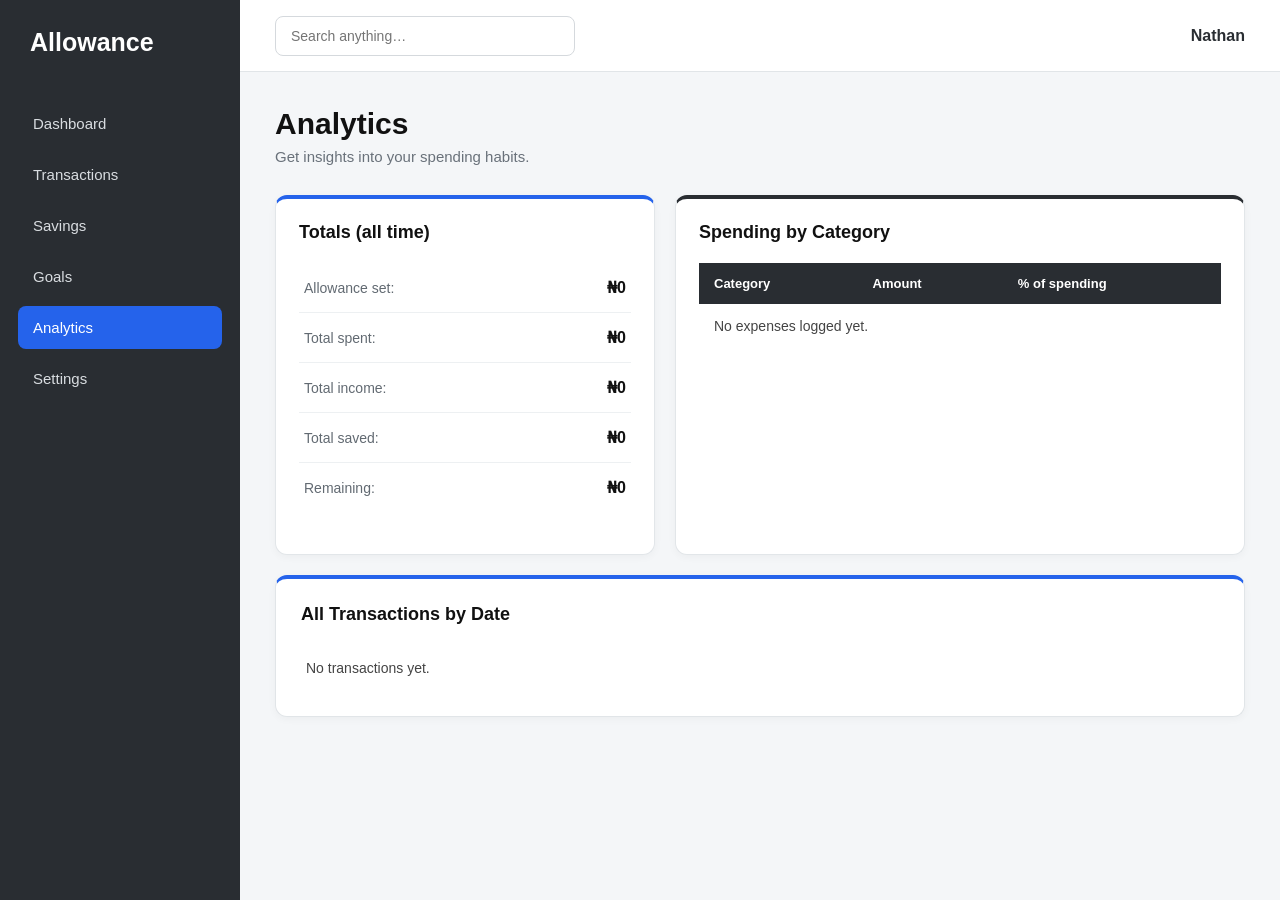
==== analytics.html @ 4a326dbb "initial commit" ====
<!DOCTYPE html>
<html lang="en">
<head>
<meta charset="UTF-8">
<meta name="viewport" content="width=device-width, initial-scale=1.0">
<title>Allowance — Analytics</title>
<link rel="stylesheet" href="style.css">
</head>
<body data-page="analytics">

<div class="app">
  <aside class="sidebar">
    <a href="index.html" class="brand">Allowance</a>
    <nav class="main-nav">
      <a href="index.html" class="nav-link" data-nav="dashboard">Dashboard</a>
      <a href="transactions.html" class="nav-link" data-nav="transactions">Transactions</a>
      <a href="savings.html" class="nav-link" data-nav="savings">Savings</a>
      <a href="goals.html" class="nav-link" data-nav="goals">Goals</a>
      <a href="analytics.html" class="nav-link" data-nav="analytics">Analytics</a>
      <a href="settings.html" class="nav-link" data-nav="settings">Settings</a>
    </nav>
  </aside>

  <div class="content">
    <header class="topbar">
      <input type="search" placeholder="Search anything…" class="global-search">
      <span class="current-user" id="currentUserName">Nathan</span>
    </header>

    <main>
      <div class="page-head">
        <div>
          <h1>Analytics</h1>
          <p>Get insights into your spending habits.</p>
        </div>
      </div>

      <section class="two-col">
        <div class="panel">
          <h2>Totals (all time)</h2>
          <p>Allowance set: <strong id="aAllowance">₦0</strong></p>
          <p>Total spent: <strong id="aSpent">₦0</strong></p>
          <p>Total income: <strong id="aIncome">₦0</strong></p>
          <p>Total saved: <strong id="aSaved">₦0</strong></p>
          <p>Remaining: <strong id="aRemaining">₦0</strong></p>
        </div>

        <div class="panel">
          <h2>Spending by Category</h2>
          <table>
            <thead><tr><th>Category</th><th>Amount</th><th>% of spending</th></tr></thead>
            <tbody id="categoryTable"><tr><td colspan="3">No expenses logged yet.</td></tr></tbody>
          </table>
        </div>
      </section>

      <div class="panel">
        <h2>All Transactions by Date</h2>
        <ul id="byDateList"><li>No transactions yet.</li></ul>
      </div>
    </main>
  </div>
</div>

<script src="assets/app.js"></script>
<script src="assets/app.js"></script>
<script>
  const state = loadState();
  document.getElementById('currentUserName').textContent = state.profile.name;
  const stats = computeStats(state);

  document.getElementById('aAllowance').textContent = fmt(stats.allowance, state.profile.currency);
  document.getElementById('aSpent').textContent = fmt(stats.spent, state.profile.currency);
  document.getElementById('aIncome').textContent = fmt(stats.income, state.profile.currency);
  document.getElementById('aSaved').textContent = fmt(stats.saved, state.profile.currency);
  document.getElementById('aRemaining').textContent = fmt(stats.remaining, state.profile.currency);

  const catTable = document.getElementById('categoryTable');
  catTable.innerHTML = stats.categoryList.length
    ? stats.categoryList.map(c=>'<tr><td>' + c.name + '</td><td>' + fmt(c.amount, state.profile.currency) + '</td><td>' + c.pct + '%</td></tr>').join('')
    : '<tr><td colspan="3">No expenses logged yet.</td></tr>';

  const grouped = {};
  state.transactions.forEach(t=>{
    grouped[t.date] = grouped[t.date] || [];
    grouped[t.date].push(t);
  });
  const dates = Object.keys(grouped).sort().reverse();
  const byDateList = document.getElementById('byDateList');
  byDateList.innerHTML = dates.length ? '' : '<li>No transactions yet.</li>';
  dates.forEach(date=>{
    const dayTotal = grouped[date].reduce((a,t)=> a + (t.type==='income' ? t.amount : -t.amount), 0);
    const li = document.createElement('li');
    li.textContent = formatDate(date) + ' — ' + grouped[date].length + ' transaction(s), net ' + fmt(dayTotal, state.profile.currency);
    byDateList.appendChild(li);
  });
</script>
</body>
</html>
---- style.css ----
/* =========================
   GENERAL
========================= */

* {
    margin: 0;
    padding: 0;
    box-sizing: border-box;
}

body {
    font-family: Arial, sans-serif;
    background: #f4f6f8;
    color: #111;
}

a {
    text-decoration: none;
    color: inherit;
}

button {
    font-family: inherit;
    cursor: pointer;
}


/* =========================
   MAIN APP
========================= */

.app {
    display: flex;
    min-height: 100vh;
}


/* =========================
   SIDEBAR / DASHBOARD
========================= */

.sidebar {
    width: 240px;
    min-height: 100vh;
    background: #292d32;
    color: white;
    padding: 28px 18px;
    position: fixed;
    left: 0;
    top: 0;
    bottom: 0;
}

.brand {
    display: block;
    font-size: 25px;
    font-weight: bold;
    color: white;
    margin-bottom: 45px;
    padding-left: 12px;
}

.main-nav {
    display: flex;
    flex-direction: column;
    gap: 8px;
}

.nav-link {
    padding: 13px 15px;
    border-radius: 8px;
    color: #d9dde1;
    font-size: 15px;
    transition: 0.2s ease;
}

.nav-link:hover {
    background: #3a4149;
    color: white;
}

/* Active page */
body[data-page="dashboard"] .nav-link[data-nav="dashboard"],
body[data-page="transactions"] .nav-link[data-nav="transactions"],
body[data-page="savings"] .nav-link[data-nav="savings"],
body[data-page="goals"] .nav-link[data-nav="goals"],
body[data-page="analytics"] .nav-link[data-nav="analytics"],
body[data-page="settings"] .nav-link[data-nav="settings"] {
    background: #2563eb;
    color: white;
}


/* =========================
   CONTENT
========================= */

.content {
    margin-left: 240px;
    width: calc(100% - 240px);
    min-height: 100vh;
}


/* =========================
   TOP BAR
========================= */

.topbar {
    height: 72px;
    background: white;
    border-bottom: 1px solid #e1e5e8;
    display: flex;
    align-items: center;
    justify-content: space-between;
    padding: 0 35px;
}

.global-search {
    width: 300px;
    padding: 11px 15px;
    border: 1px solid #d5d9dd;
    border-radius: 8px;
    outline: none;
    font-size: 14px;
}

.global-search:focus {
    border-color: #2563eb;
}

.current-user {
    font-weight: bold;
    color: #292d32;
}


/* =========================
   MAIN SECTION
========================= */

main {
    padding: 35px;
}

.page-head {
    display: flex;
    justify-content: space-between;
    align-items: center;
    margin-bottom: 30px;
}

.page-head h1 {
    font-size: 30px;
    margin-bottom: 7px;
    color: #111;
}

.page-head p {
    color: #69717a;
    font-size: 15px;
}


/* =========================
   BUTTONS
========================= */

button {
    border: none;
    background: #2563eb;
    color: white;
    padding: 11px 18px;
    border-radius: 8px;
    font-weight: 600;
    transition: 0.2s ease;
}

button:hover {
    background: #1d4ed8;
}

.page-head button {
    padding: 13px 20px;
}


/* =========================
   STAT CARDS
========================= */

.stat-grid {
    display: grid;
    grid-template-columns: repeat(4, 1fr);
    gap: 18px;
    margin-bottom: 25px;
}

.stat-card {
    background: white;
    border: 1px solid #e2e6e9;
    border-radius: 12px;
    padding: 22px;
    box-shadow: 0 2px 8px rgba(0, 0, 0, 0.04);
}

.stat-card > p:first-child {
    color: #68717a;
    font-size: 14px;
    margin-bottom: 12px;
}

.stat-amount {
    font-size: 25px;
    font-weight: bold;
    color: #111;
}


/* =========================
   TWO COLUMN SECTION
========================= */

.two-col {
    display: grid;
    grid-template-columns: 1fr 1.5fr;
    gap: 20px;
}

.panel {
    background: white;
    border: 1px solid #e2e6e9;
    border-radius: 12px;
    padding: 23px;
    box-shadow: 0 2px 8px rgba(0, 0, 0, 0.04);
}

.panel h2 {
    font-size: 18px;
    margin-bottom: 20px;
    color: #111;
}

.panel-head {
    display: flex;
    justify-content: space-between;
    align-items: center;
    margin-bottom: 18px;
}

.panel-head h2 {
    margin-bottom: 0;
}

.panel-head button {
    font-size: 13px;
    padding: 9px 13px;
}


/* =========================
   LISTS
========================= */

.panel ul {
    list-style: none;
}

.panel li {
    padding: 14px 0;
    border-bottom: 1px solid #edf0f2;
    color: #42484e;
    font-size: 14px;
}

.panel li:last-child {
    border-bottom: none;
}

.panel > p {
    margin-top: 15px;
}

.panel > p a {
    color: #2563eb;
    font-size: 14px;
    font-weight: 600;
}

.panel > p a:hover {
    text-decoration: underline;
}


/* =========================
   DIALOG / POP-UP
========================= */

dialog {
    border: none;
    border-radius: 12px;
    padding: 28px;
    width: 400px;
    max-width: 90%;
    box-shadow: 0 15px 45px rgba(0, 0, 0, 0.25);
}

dialog::backdrop {
    background: rgba(0, 0, 0, 0.5);
}

dialog h3 {
    font-size: 22px;
    margin-bottom: 22px;
    color: #292d32;
}

dialog label {
    display: block;
    font-size: 14px;
    font-weight: 600;
    color: #333;
}

dialog input,
dialog select {
    width: 100%;
    margin-top: 7px;
    padding: 11px 12px;
    border: 1px solid #d2d7dc;
    border-radius: 7px;
    outline: none;
    font-size: 14px;
}

dialog input:focus,
dialog select:focus {
    border-color: #2563eb;
}

dialog button {
    margin-top: 10px;
}

dialog button[type="button"] {
    background: #e5e7eb;
    color: #222;
}

dialog button[type="button"]:hover {
    background: #d1d5db;
}

/* =========================
   TRANSACTIONS PAGE
========================= */

/* Filter buttons */
.filter-row {
    display: flex;
    gap: 10px;
    margin: 25px 0 18px;
    flex-wrap: wrap;
}

.filter-row button {
    background: white;
    color: #292d32;
    border: 1px solid #d9dee3;
    padding: 10px 17px;
    border-radius: 8px;
    font-size: 14px;
}

.filter-row button:hover {
    background: #eaf1ff;
    color: #2563eb;
    border-color: #2563eb;
}

/* Active filter */
.filter-row button.active {
    background: #2563eb;
    color: white;
    border-color: #2563eb;
}


/* =========================
   TRANSACTION SEARCH
========================= */

#txSearch {
    width: 100%;
    max-width: 450px;
    padding: 12px 15px;
    border: 1px solid #d5d9dd;
    border-radius: 8px;
    background: white;
    font-size: 14px;
    outline: none;
    margin-bottom: 22px;
}

#txSearch:focus {
    border-color: #2563eb;
    box-shadow: 0 0 0 3px rgba(37, 99, 235, 0.08);
}


/* =========================
   TRANSACTION TABLE
========================= */

#txPanels {
    width: 100%;
}

#txPanels > div {
    background: white;
    border: 1px solid #e1e5e8;
    border-radius: 12px;
    overflow-x: auto;
    box-shadow: 0 2px 8px rgba(0, 0, 0, 0.04);
}

#txPanels table {
    width: 100%;
    border-collapse: collapse;
    min-width: 700px;
}


/* Table heading */
#txPanels th {
    background: #292d32;
    color: white;
    text-align: left;
    padding: 15px 18px;
    font-size: 13px;
    font-weight: 600;
}


/* Table cells */
#txPanels td {
    padding: 15px 18px;
    border-bottom: 1px solid #edf0f2;
    color: #333;
    font-size: 14px;
}


/* Remove last border */
#txPanels tbody tr:last-child td {
    border-bottom: none;
}


/* Row hover */
#txPanels tbody tr:hover {
    background: #f7f9fb;
}


/* Delete button */
#txPanels td button {
    background: #eef2f5;
    color: #292d32;
    border: 1px solid #d8dde2;
    padding: 7px 12px;
    border-radius: 6px;
    font-size: 12px;
}

#txPanels td button:hover {
    background: #292d32;
    color: white;
}


/* =========================
   TRANSACTION TYPE
========================= */

#txPanels td:nth-child(4) {
    text-transform: capitalize;
}


/* =========================
   TRANSACTION DIALOG
========================= */

#addTxDialog {
    background: white;
}

#addTxDialog h3 {
    color: #292d32;
}

 /* =========================
    SAVINGS PAGE
 ========================= */

 /* Savings panels */
 .two-col .panel {
     min-height: 360px;
 }

 .panel small {
     font-size: 12px;
     color: #737b83;
     font-weight: normal;
 }


 /* =========================
    SAVINGS BALANCE
 ========================= */

 .panel > p {
     color: #626a72;
     font-size: 14px;
     margin-bottom: 12px;
 }

 .panel > p strong {
     color: #111;
     font-size: 25px;
 }


 /* Lock status */
 #generalLockStatus {
     background: #f1f3f5;
     border-left: 4px solid #2563eb;
     padding: 12px;
     border-radius: 6px;
     color: #444;
 }


 /* =========================
    SAVINGS BUTTONS
 ========================= */

 .panel > button {
     margin: 12px 6px 25px 0;
 }

 .panel > button:nth-of-type(2) {
     background: #292d32;
 }

 .panel > button:nth-of-type(2):hover {
     background: #111;
 }


 /* =========================
    HISTORY
 ========================= */

 .panel h3 {
     font-size: 16px;
     color: #292d32;
     margin: 5px 0 10px;
 }

 .panel ul {
     margin-top: 5px;
 }

 .panel li {
     display: flex;
     justify-content: space-between;
     align-items: center;
     padding: 13px 4px;
     color: #444;
 }


 /* =========================
    GENERAL & EMERGENCY
 ========================= */

 .panel:first-child {
     border-top: 4px solid #2563eb;
 }

 .panel:last-child {
     border-top: 4px solid #292d32;
 }


 /* =========================
    ERROR MESSAGE
 ========================= */

 #generalWithdrawError,
 #emergencyWithdrawError {
     background: #f1f3f5;
     border-left: 4px solid #2563eb;
     padding: 10px;
     border-radius: 5px;
     color: #292d32;
     font-size: 13px;
     margin-bottom: 15px;
 }


 /* =========================
    SAVINGS DIALOG
 ========================= */

 dialog form {
     width: 100%;
 }

 dialog form h3 {
     margin-bottom: 22px;
 }

 dialog form label {
     color: #292d32;
 }

 dialog form input {
     background: white;
 }
  /* =========================
    GOALS PAGE
 ========================= */

 /* Goals container */
 main > .panel {
     background: white;
     border: 1px solid #e1e5e8;
     border-radius: 12px;
     padding: 25px;
     box-shadow: 0 2px 8px rgba(0, 0, 0, 0.04);
 }


 /* =========================
    GOAL LIST
 ========================= */

 #goalList {
     list-style: none;
     display: grid;
     grid-template-columns: repeat(2, 1fr);
     gap: 18px;
 }

 #goalList > li {
     position: relative;
     background: #f8fafc;
     border: 1px solid #e1e5e8;
     border-radius: 10px;
     padding: 20px;
     min-height: 150px;
 }


 /* Goal name */
 #goalList strong {
     display: block;
     font-size: 18px;
     color: #111;
     margin-bottom: 12px;
 }


 /* Goal information */
 #goalList > li {
     color: #626a72;
     font-size: 14px;
 }


 /* =========================
    PROGRESS BAR
 ========================= */

 #goalList > li::after {
     content: "";
     display: block;
     height: 8px;
     background: #e1e5e8;
     border-radius: 10px;
     margin-top: 18px;
 }


 /* =========================
    GOAL BUTTONS
 ========================= */

 #goalList button {
     padding: 8px 12px;
     font-size: 12px;
     margin-top: 15px;
     margin-right: 5px;
 }


 /* Add money */
 #goalList button:first-of-type {
     background: #2563eb;
     color: white;
 }


 #goalList button:first-of-type:hover {
     background: #1d4ed8;
 }


 /* Delete */
 #goalList button:last-of-type {
     background: #e5e7eb;
     color: #292d32;
 }


 #goalList button:last-of-type:hover {
     background: #292d32;
     color: white;
 }


 /* =========================
    GOAL DIALOG
 ========================= */

 #newGoalDialog,
 #contributeDialog {
     background: white;
 }


 #newGoalDialog h3,
 #contributeDialog h3 {
     color: #292d32;
 }


 #newGoalDialog input,
 #contributeDialog input {
     background: white;
 }
 /* =========================
   ANALYTICS PAGE
========================= */

/* Analytics panels */
main > .two-col {
    margin-bottom: 20px;
}

main > .panel {
    background: white;
    border: 1px solid #e1e5e8;
    border-radius: 12px;
    padding: 25px;
    box-shadow: 0 2px 8px rgba(0, 0, 0, 0.04);
}


/* =========================
   TOTALS
========================= */

.two-col .panel:first-child {
    border-top: 4px solid #2563eb;
}

.two-col .panel:first-child p {
    display: flex;
    justify-content: space-between;
    align-items: center;
    padding: 15px 5px;
    margin: 0;
    border-bottom: 1px solid #edf0f2;
    color: #626a72;
    font-size: 14px;
}

.two-col .panel:first-child p:last-child {
    border-bottom: none;
}

.two-col .panel:first-child strong {
    color: #111;
    font-size: 16px;
}


/* =========================
   SPENDING CATEGORY TABLE
========================= */

.two-col .panel:last-child {
    border-top: 4px solid #292d32;
}

.two-col .panel table {
    width: 100%;
    border-collapse: collapse;
}

.two-col .panel th {
    background: #292d32;
    color: white;
    text-align: left;
    padding: 13px 15px;
    font-size: 13px;
}

.two-col .panel td {
    padding: 14px 15px;
    border-bottom: 1px solid #edf0f2;
    color: #444;
    font-size: 14px;
}

.two-col .panel tbody tr:hover {
    background: #f7f9fb;
}

.two-col .panel tbody tr:last-child td {
    border-bottom: none;
}


/* =========================
   ALL TRANSACTIONS BY DATE
========================= */

main > .panel:last-child {
    border-top: 4px solid #2563eb;
}

#byDateList {
    list-style: none;
}

#byDateList li {
    padding: 15px 5px;
    border-bottom: 1px solid #edf0f2;
    color: #444;
    font-size: 14px;
}

#byDateList li:last-child {
    border-bottom: none;
}


/* =========================
   ANALYTICS HEADINGS
========================= */

.panel h2 {
    color: #111;
    font-size: 18px;
    margin-bottom: 20px;
}

/* =========================
   SETTINGS PAGE
   ========================= */

main > .panel {
    background: #ffffff;
    border: 1px solid #e1e5e8;
    border-radius: 12px;
    padding: 25px;
    margin-bottom: 20px;
    box-shadow: 0 2px 8px rgba(0, 0, 0, 0.04);
}

/* Panel headings */
main > .panel h2 {
    color: #111111;
    font-size: 18px;
    margin-bottom: 20px;
}

/* Profile panel */
#profileForm {
    max-width: 650px;
}

#profileForm label {
    display: block;
    color: #292d32;
    font-size: 14px;
    font-weight: 600;
    margin-bottom: 5px;
}

/* Inputs and select */
#profileForm input,
#profileForm select {
    display: block;
    width: 100%;
    margin-top: 8px;
    padding: 12px 14px;
    border: 1px solid #d9dee3;
    border-radius: 8px;
    background: #ffffff;
    color: #111111;
    font-size: 14px;
    outline: none;
    transition: 0.2s;
}

/* When clicking an input */
#profileForm input:focus,
#profileForm select:focus {
    border-color: #2563eb;
    box-shadow: 0 0 0 3px rgba(37, 99, 235, 0.1);
}

/* Save Profile button */
#profileForm button {
    background: #2563eb;
    color: #ffffff;
    border: none;
    padding: 12px 20px;
    border-radius: 8px;
    font-size: 14px;
    font-weight: 600;
    cursor: pointer;
    transition: 0.2s;
}

#profileForm button:hover {
    background: #1d4ed8;
}

/* =========================
   NOTIFICATIONS
   ========================= */

main > .panel:nth-of-type(2) {
    border-top: 4px solid #2563eb;
}

main > .panel:nth-of-type(2) label {
    display: flex;
    align-items: center;
    gap: 10px;
    color: #444444;
    font-size: 14px;
    margin-bottom: 15px;
    cursor: pointer;
}

main > .panel:nth-of-type(2) input[type="checkbox"] {
    width: 17px;
    height: 17px;
    accent-color: #2563eb;
    cursor: pointer;
}

/* =========================
   RESET PANEL
   ========================= */

main > .panel:nth-of-type(3) {
    border-top: 4px solid #292d32;
}

main > .panel:nth-of-type(3) p {
    color: #666666;
    font-size: 14px;
    line-height: 1.6;
    margin-bottom: 18px;
}

/* Reset button */
main > .panel:nth-of-type(3) button {
    background: #292d32;
    color: #ffffff;
    border: none;
    padding: 12px 20px;
    border-radius: 8px;
    font-size: 14px;
    font-weight: 600;
    cursor: pointer;
    transition: 0.2s;
}

main > .panel:nth-of-type(3) button:hover {
    background: #111111;
}

/* =========================
   MOBILE
   ========================= */

@media (max-width: 650px) {

    main > .panel {
        padding: 20px;
    }

    #profileForm {
        width: 100%;
    }

    #profileForm input,
    #profileForm select {
        padding: 11px;
    }

    #profileForm button,
    main > .panel:nth-of-type(3) button {
        width: 100%;
    }
}


/* =========================
   MOBILE ANALYTICS
========================= */

@media (max-width: 800px) {

    .two-col {
        grid-template-columns: 1fr;
    }

    .two-col .panel table {
        min-width: 500px;
    }

    .two-col .panel:last-child {
        overflow-x: auto;
    }
}

@media (max-width: 650px) {

    .two-col .panel:first-child p {
        padding: 13px 2px;
    }

    .two-col .panel:first-child strong {
        font-size: 15px;
    }
}


 /* =========================
    MOBILE
 ========================= */

 @media (max-width: 800px) {

     #goalList {
         grid-template-columns: 1fr;
     }
 }


 @media (max-width: 650px) {

     main > .panel {
         padding: 18px;
     }

     #goalList > li {
         padding: 17px;
     }
 }


 /* =========================
    RESPONSIVE SAVINGS
 ========================= */

 @media (max-width: 900px) {

     .two-col .panel {
         min-height: auto;
     }
 }


 @media (max-width: 650px) {

     .panel > button {
         margin-bottom: 15px;
     }

     .panel li {
         font-size: 13px;
     }
 }


/* =========================
   MOBILE TRANSACTIONS
========================= */

@media (max-width: 650px) {

    .filter-row {
        gap: 7px;
    }

    .filter-row button {
        padding: 8px 12px;
        font-size: 13px;
    }

    #txSearch {
        max-width: 100%;
    }

    #txPanels {
        overflow-x: auto;
    }
}


/* =========================
   MOBILE
========================= */

@media (max-width: 900px) {

    .sidebar {
        width: 200px;
    }

    .content {
        margin-left: 200px;
        width: calc(100% - 200px);
    }

    .stat-grid {
        grid-template-columns: repeat(2, 1fr);
    }

    .two-col {
        grid-template-columns: 1fr;
    }
}


@media (max-width: 650px) {

    .app {
        display: block;
    }

    .sidebar {
        position: relative;
        width: 100%;
        min-height: auto;
        padding: 18px;
    }

    .brand {
        margin-bottom: 18px;
    }

    .main-nav {
        flex-direction: row;
        flex-wrap: wrap;
    }

    .nav-link {
        padding: 9px 12px;
    }

    .content {
        margin-left: 0;
        width: 100%;
    }

    .topbar {
        padding: 0 18px;
    }

    .global-search {
        width: 200px;
    }

    main {
        padding: 22px 18px;
    }

    .page-head {
        align-items: flex-start;
        gap: 15px;
        flex-direction: column;
    }

    .stat-grid {
        grid-template-columns: 1fr;
    }
}
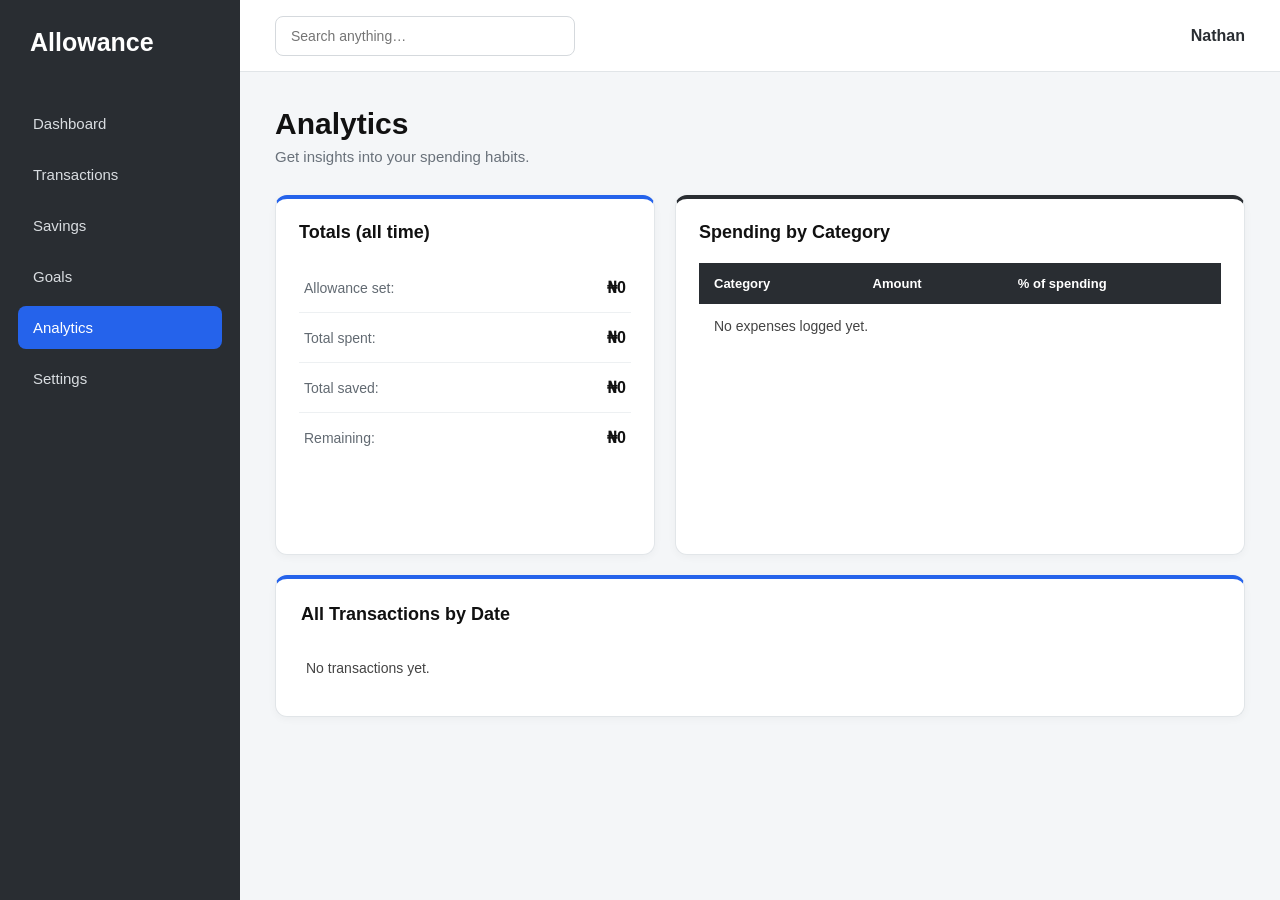
==== commit 2a6c7ebc: "i updated some files, to remove the income file and make a little change" ====
--- a/analytics.html
+++ b/analytics.html
@@ -40,7 +40,6 @@
           <h2>Totals (all time)</h2>
           <p>Allowance set: <strong id="aAllowance">₦0</strong></p>
           <p>Total spent: <strong id="aSpent">₦0</strong></p>
-          <p>Total income: <strong id="aIncome">₦0</strong></p>
           <p>Total saved: <strong id="aSaved">₦0</strong></p>
           <p>Remaining: <strong id="aRemaining">₦0</strong></p>
         </div>
@@ -71,7 +70,6 @@
 
   document.getElementById('aAllowance').textContent = fmt(stats.allowance, state.profile.currency);
   document.getElementById('aSpent').textContent = fmt(stats.spent, state.profile.currency);
-  document.getElementById('aIncome').textContent = fmt(stats.income, state.profile.currency);
   document.getElementById('aSaved').textContent = fmt(stats.saved, state.profile.currency);
   document.getElementById('aRemaining').textContent = fmt(stats.remaining, state.profile.currency);
 
@@ -89,7 +87,7 @@
   const byDateList = document.getElementById('byDateList');
   byDateList.innerHTML = dates.length ? '' : '<li>No transactions yet.</li>';
   dates.forEach(date=>{
-    const dayTotal = grouped[date].reduce((a,t)=> a + (t.type==='income' ? t.amount : -t.amount), 0);
+    const dayTotal = grouped[date].reduce((a,t)=> a - Number(t.amount), 0);
     const li = document.createElement('li');
     li.textContent = formatDate(date) + ' — ' + grouped[date].length + ' transaction(s), net ' + fmt(dayTotal, state.profile.currency);
     byDateList.appendChild(li);
